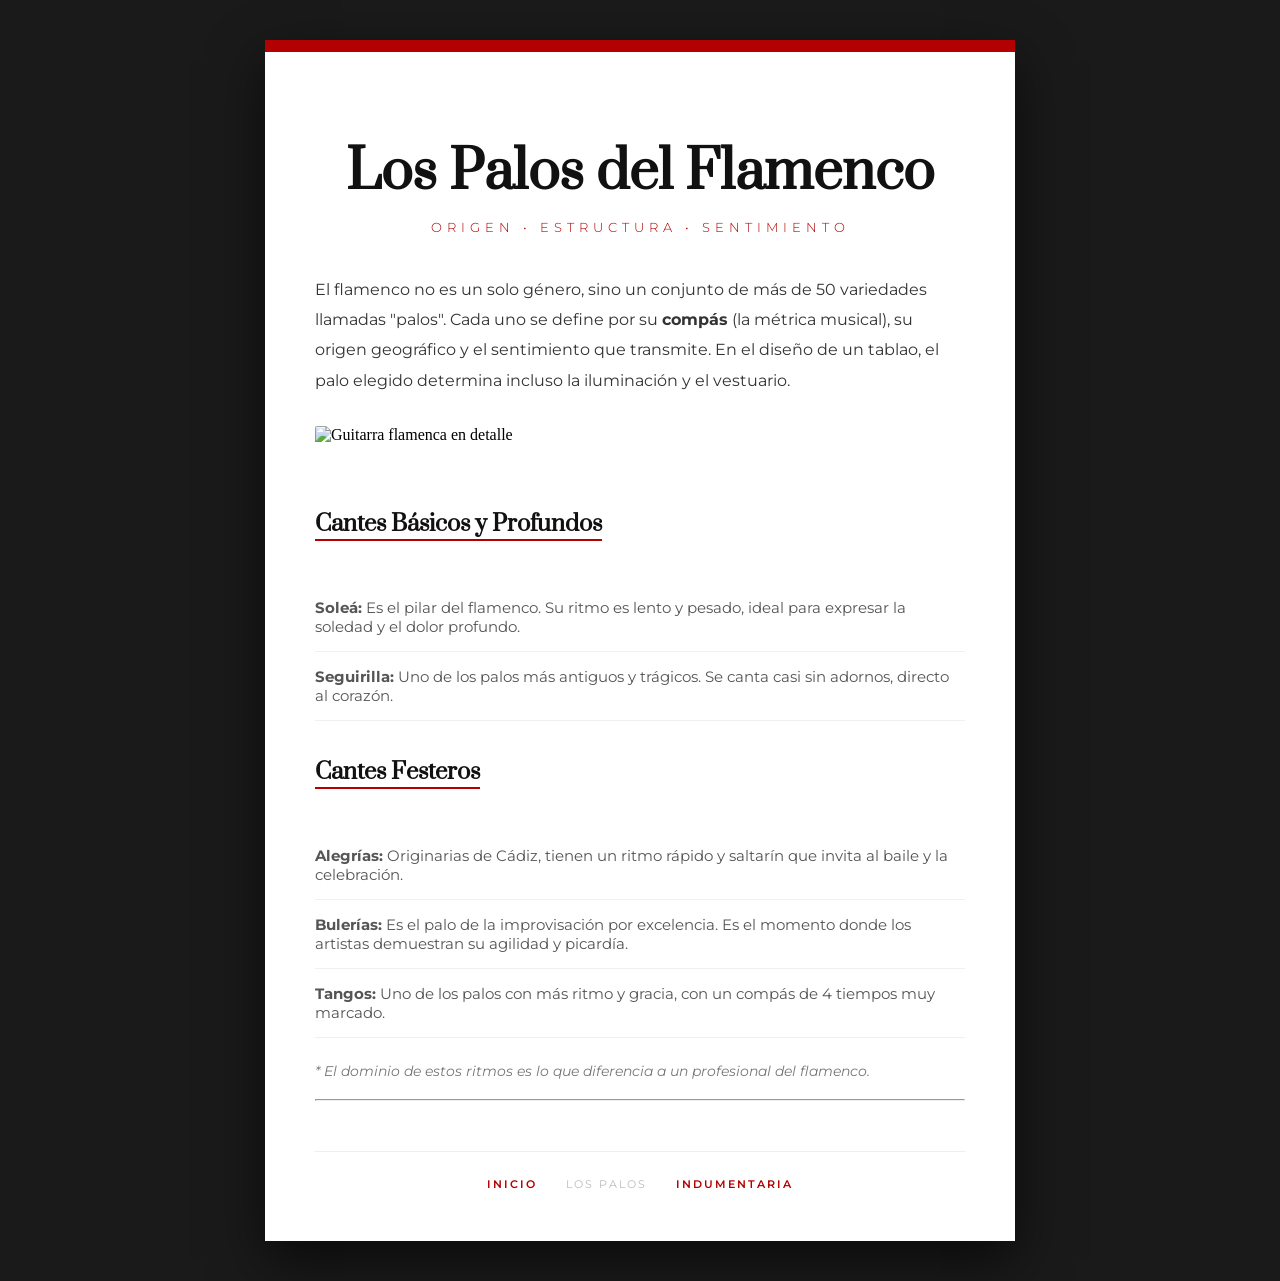
==== pagina2.html @ 98dee2aa "Add files via upload" ====
<!DOCTYPE html>
<html lang="es">
<head>
    <meta charset="UTF-8">
    <title>Los Palos - Flamenco</title>
    <link rel="stylesheet" href="style.css">
</head>
<body>

    <div class="contenedor-principal">
        <h1>Los Palos del Flamenco</h1>
        <h2>Origen • Estructura • Sentimiento</h2>

        <p>
            El flamenco no es un solo género, sino un conjunto de más de 50 variedades llamadas "palos". Cada uno se define por su <strong>compás</strong> (la métrica musical), su origen geográfico y el sentimiento que transmite. En el diseño de un tablao, el palo elegido determina incluso la iluminación y el vestuario.
        </p>

        <img src="https://flamencomadrid.com/wp-content/uploads/2022/05/la-guitarra-y-el-flamenco.jpg" class="foto-flamenco" alt="Guitarra flamenca en detalle">

        <h3 style="font-family: 'Prata', serif; border-bottom: 2px solid #b30000; display: inline-block;">Cantes Básicos y Profundos</h3>
        <ul class="lista-palos">
            <li><strong>Soleá:</strong> Es el pilar del flamenco. Su ritmo es lento y pesado, ideal para expresar la soledad y el dolor profundo.</li>
            <li><strong>Seguirilla:</strong> Uno de los palos más antiguos y trágicos. Se canta casi sin adornos, directo al corazón.</li>
        </ul>

        <h3 style="font-family: 'Prata', serif; border-bottom: 2px solid #b30000; display: inline-block; margin-top: 20px;">Cantes Festeros</h3>
        <ul class="lista-palos">
            <li><strong>Alegrías:</strong> Originarias de Cádiz, tienen un ritmo rápido y saltarín que invita al baile y la celebración.</li>
            <li><strong>Bulerías:</strong> Es el palo de la improvisación por excelencia. Es el momento donde los artistas demuestran su agilidad y picardía.</li>
            <li><strong>Tangos:</strong> Uno de los palos con más ritmo y gracia, con un compás de 4 tiempos muy marcado.</li>
        </ul>

        <p style="font-style: italic; font-size: 14px; color: #777; margin-top: 20px;">
            * El dominio de estos ritmos es lo que diferencia a un profesional del flamenco.
        </p>

        <hr>

        <nav class="menu-navegacion">
            <a href="index.html">Inicio</a>
            <span class="pagina-activa">Los Palos</span>
            <a href="pagina3.html">Indumentaria</a>
        </nav>
    </div>

</body>
</html>
---- style.css ----
/* 1. FUENTES */
@import url('https://fonts.googleapis.com/css2?family=Montserrat:wght@300;400;600&family=Prata&display=swap');

/* 2. CONFIGURACIÓN DEL FONDO EXTERIOR */
html, body { 
    background-color: #1a1a1a !important; 
    margin: 0; 
    padding: 0; 
    min-height: 100vh; 
}

/* 3. CONTENEDOR PRINCIPAL (Lienzo blanco) */
.contenedor-principal {
    width: 90%;
    max-width: 750px;
    margin: 40px auto;
    padding: 50px;
    background-color: #ffffff;
    border-top: 12px solid #b30000;
    box-shadow: 0 20px 50px rgba(0,0,0,0.6);
    box-sizing: border-box;
}

/* 4. TIPOGRAFÍAS */
h1 { 
    font-family: 'Prata', serif; 
    font-size: 52px; 
    text-align: center; 
    margin-bottom: 10px;
    color: #111; 
}

h2 { 
    font-family: 'Montserrat', sans-serif; 
    font-weight: 300; 
    font-size: 13px; 
    text-transform: uppercase; 
    letter-spacing: 5px; 
    color: #b30000; 
    text-align: center; 
    margin-bottom: 40px;
}

h3 {
    font-family: 'Prata', serif;
    font-size: 22px;
    color: #111;
    margin-top: 35px;
    border-bottom: 2px solid #b30000;
    display: inline-block;
}

p { 
    font-family: 'Montserrat', sans-serif; 
    font-size: 16px; 
    line-height: 1.9; 
    color: #333; 
}

/* 5. MULTIMEDIA - TAMAÑO EQUILIBRADO */
.foto-flamenco { 
    width: 100%;           
    max-width: 650px;      /* Tamaño protagonista pero contenido */
    height: auto; 
    display: block;        
    margin: 30px auto;     
    border-radius: 2px;    
}

.video-contenedor {
    position: relative;
    padding-bottom: 56.25%;
    height: 0;
    overflow: hidden;
    margin: 30px 0;
    background: #000;
}

.video-contenedor iframe {
    position: absolute;
    top: 0; left: 0;
    width: 100%; height: 100%;
    border: 0;
}

/* 6. LISTAS Y NAVEGACIÓN */
.lista-palos {
    list-style: none;
    padding: 0;
    margin-top: 20px;
}

.lista-palos li {
    font-family: 'Montserrat', sans-serif;
    padding: 15px 0;
    border-bottom: 1px solid #f0f0f0;
    font-size: 15px;
    color: #555;
}

.menu-navegacion {
    text-align: center;
    margin-top: 50px;
    padding-top: 25px;
    border-top: 1px solid #eee;
    font-family: 'Montserrat', sans-serif;
    text-transform: uppercase;
    letter-spacing: 2px;
    font-size: 11px;
}

.menu-navegacion a {
    color: #b30000;
    text-decoration: none;
    margin: 0 12px;
    font-weight: 600;
}

.pagina-activa {
    color: #bbb; 
    margin: 0 12px;
}

a {
    color: #b30000;
    font-weight: 600;
    text-decoration: none;
}
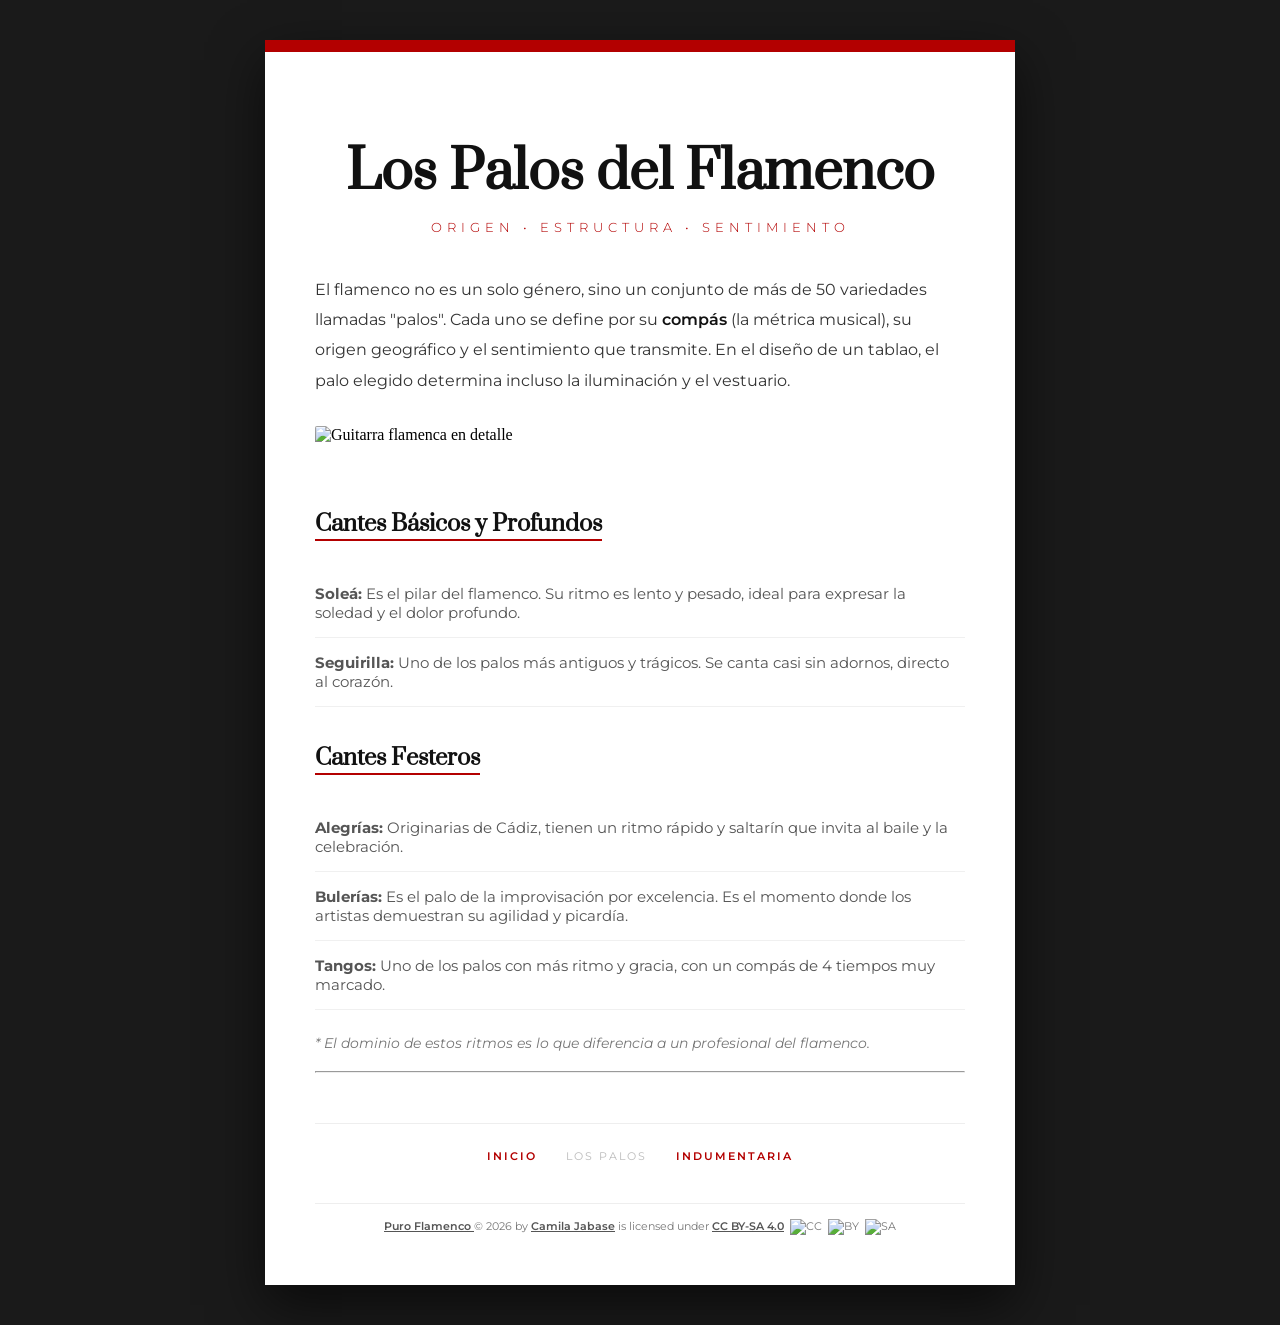
==== commit 6d7d5c80: "Update pagina2.html" ====
--- a/pagina2.html
+++ b/pagina2.html
@@ -41,7 +41,12 @@
             <span class="pagina-activa">Los Palos</span>
             <a href="pagina3.html">Indumentaria</a>
         </nav>
-    </div>
+    <div class="licencia-cc" style="margin-top: 40px; text-align: center; font-family: 'Montserrat', sans-serif; font-size: 11px; color: #777; border-top: 1px solid #eee; padding-top: 15px;">
+            <a href="https://camilajabase-design.github.io/camijabase.LD/" style="color: #555; text-decoration: underline;">Puro Flamenco </a> © 2026 by <a href="https://www.instagram.com/camijabase/" style="color: #555; text-decoration: underline;">Camila Jabase</a> is licensed under <a href="https://creativecommons.org/licenses/by-sa/4.0/" style="color: #555; text-decoration: underline;">CC BY-SA 4.0</a>
+            <img src="https://mirrors.creativecommons.org/presskit/icons/cc.svg" alt="CC" style="width: 16px; height: 16px; margin-left: 3px; vertical-align: middle;">
+            <img src="https://mirrors.creativecommons.org/presskit/icons/by.svg" alt="BY" style="width: 16px; height: 16px; margin-left: 3px; vertical-align: middle;">
+            <img src="https://mirrors.creativecommons.org/presskit/icons/sa.svg" alt="SA" style="width: 16px; height: 16px; margin-left: 3px; vertical-align: middle;">
+        </div>
 
 </body>
-</html>+</html>
--- a/style.css
+++ b/style.css
@@ -1,3 +1,7 @@
+/* ==========================================================================
+   estilo.css - DISEÑO EDITORIAL COMPLETAMENTE CORREGIDO
+   ========================================================================== */
+
 /* 1. FUENTES */
 @import url('https://fonts.googleapis.com/css2?family=Montserrat:wght@300;400;600&family=Prata&display=swap');
 
@@ -21,7 +25,7 @@
     box-sizing: border-box;
 }
 
-/* 4. TIPOGRAFÍAS */
+/* 4. TIPOGRAFÍAS Y JERARQUÍAS */
 h1 { 
     font-family: 'Prata', serif; 
     font-size: 52px; 
@@ -46,8 +50,9 @@
     font-size: 22px;
     color: #111;
     margin-top: 35px;
+    margin-bottom: 8px;    /* Espacio ajustado para que no quede el "aire" suelto */
     border-bottom: 2px solid #b30000;
-    display: inline-block;
+    display: inline-block; /* La línea mide justo lo que mide el texto del título */
 }
 
 p { 
@@ -55,12 +60,19 @@
     font-size: 16px; 
     line-height: 1.9; 
     color: #333; 
+    margin-top: 0;         /* Elimina el espacio superior nativo del navegador */
+}
+
+/* Estilo para destacar las palabras clave al inicio de los párrafos */
+p strong {
+    font-weight: 600;
+    color: #111;
 }
 
 /* 5. MULTIMEDIA - TAMAÑO EQUILIBRADO */
 .foto-flamenco { 
     width: 100%;           
-    max-width: 650px;      /* Tamaño protagonista pero contenido */
+    max-width: 650px;      
     height: auto; 
     display: block;        
     margin: 30px auto;     
@@ -121,8 +133,15 @@
     margin: 0 12px;
 }
 
+/* Enlaces generales dentro de los párrafos */
 a {
     color: #b30000;
     font-weight: 600;
     text-decoration: none;
-}+}
+
+/* 7. ESTILOS DE LA LICENCIA (Súper limpio para el parcial) */
+.licencia-cc {
+    margin-top: 40px;
+    text-align: center;
+    font-family: 'Montserrat', sans-serif;
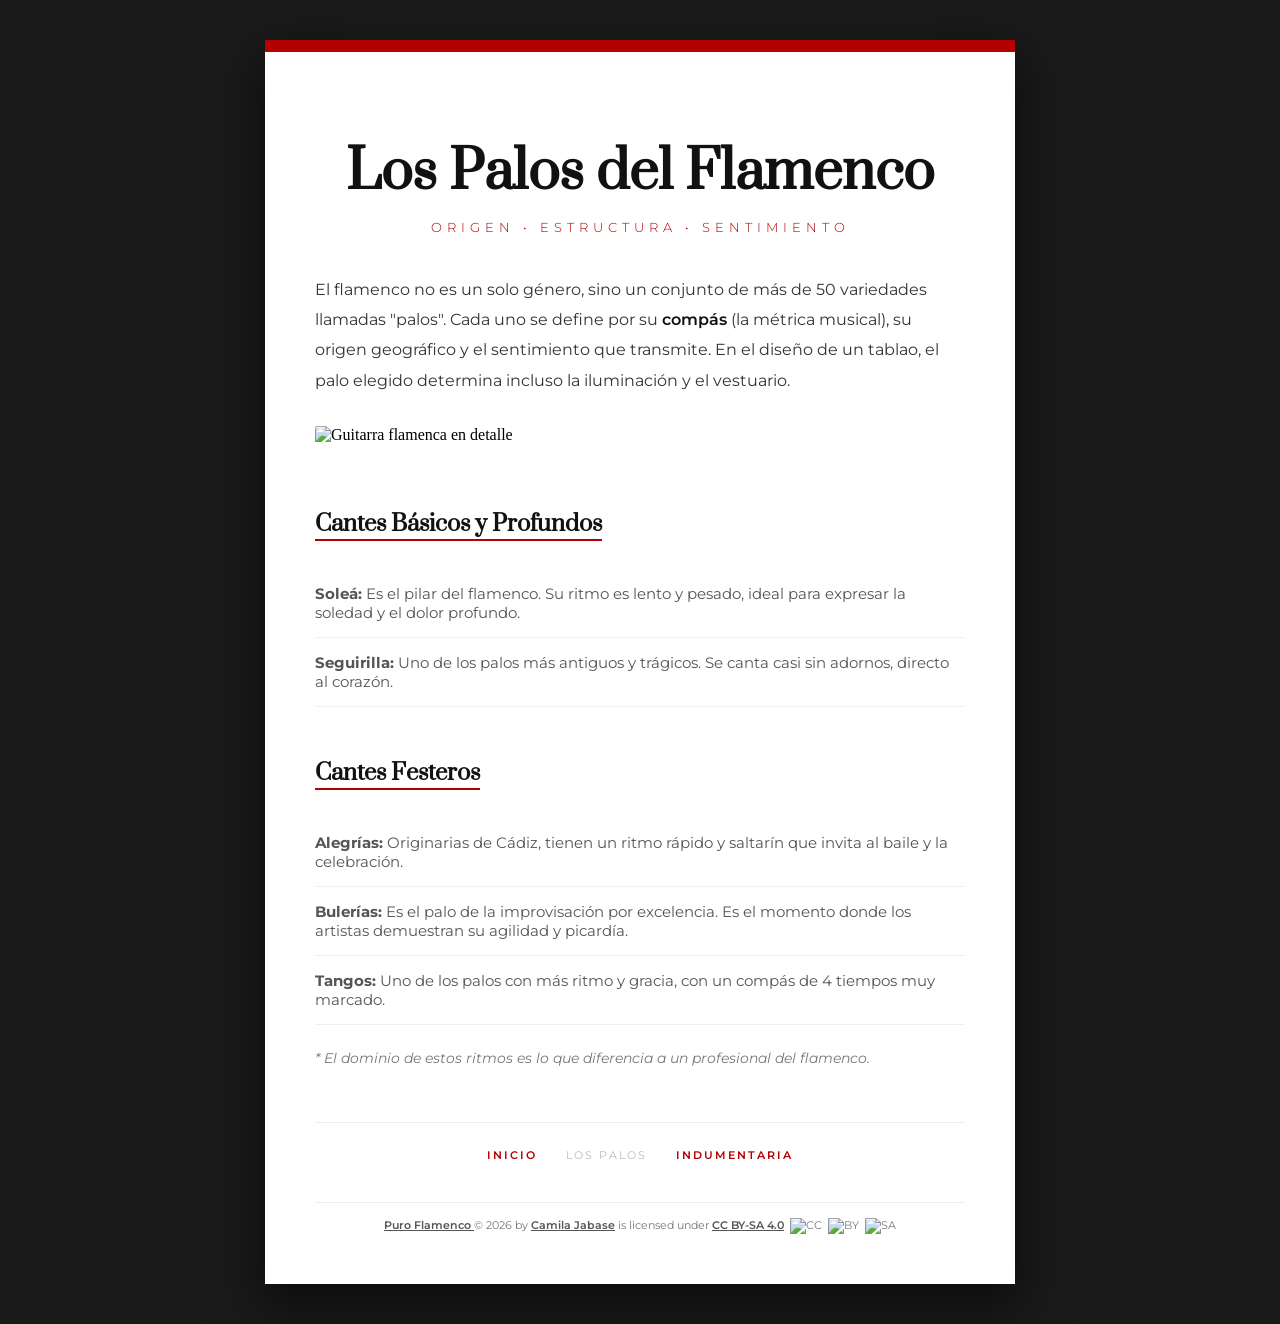
==== commit 5908f3b3: "Update pagina2.html" ====
--- a/pagina2.html
+++ b/pagina2.html
@@ -15,15 +15,18 @@
             El flamenco no es un solo género, sino un conjunto de más de 50 variedades llamadas "palos". Cada uno se define por su <strong>compás</strong> (la métrica musical), su origen geográfico y el sentimiento que transmite. En el diseño de un tablao, el palo elegido determina incluso la iluminación y el vestuario.
         </p>
 
-        <img src="https://flamencomadrid.com/wp-content/uploads/2022/05/la-guitarra-y-el-flamenco.jpg" class="foto-flamenco" alt="Guitarra flamenca en detalle">
+        <img src="https://flamencomadrid.com/wp-content/uploads/2022/05/la-guitarra-y-el-flamenco.jpg" 
+             class="foto-flamenco" 
+             style="width: 100%; max-width: 650px; height: auto; display: block; margin: 30px auto; border-radius: 2px;" 
+             alt="Guitarra flamenca en detalle">
 
-        <h3 style="font-family: 'Prata', serif; border-bottom: 2px solid #b30000; display: inline-block;">Cantes Básicos y Profundos</h3>
+        <h3>Cantes Básicos y Profundos</h3>
         <ul class="lista-palos">
             <li><strong>Soleá:</strong> Es el pilar del flamenco. Su ritmo es lento y pesado, ideal para expresar la soledad y el dolor profundo.</li>
             <li><strong>Seguirilla:</strong> Uno de los palos más antiguos y trágicos. Se canta casi sin adornos, directo al corazón.</li>
         </ul>
 
-        <h3 style="font-family: 'Prata', serif; border-bottom: 2px solid #b30000; display: inline-block; margin-top: 20px;">Cantes Festeros</h3>
+        <h3>Cantes Festeros</h3>
         <ul class="lista-palos">
             <li><strong>Alegrías:</strong> Originarias de Cádiz, tienen un ritmo rápido y saltarín que invita al baile y la celebración.</li>
             <li><strong>Bulerías:</strong> Es el palo de la improvisación por excelencia. Es el momento donde los artistas demuestran su agilidad y picardía.</li>
@@ -34,19 +37,18 @@
             * El dominio de estos ritmos es lo que diferencia a un profesional del flamenco.
         </p>
 
-        <hr>
-
         <nav class="menu-navegacion">
             <a href="index.html">Inicio</a>
             <span class="pagina-activa">Los Palos</span>
             <a href="pagina3.html">Indumentaria</a>
         </nav>
-    <div class="licencia-cc" style="margin-top: 40px; text-align: center; font-family: 'Montserrat', sans-serif; font-size: 11px; color: #777; border-top: 1px solid #eee; padding-top: 15px;">
+
+        <div class="licencia-cc" style="margin-top: 40px; text-align: center; font-family: 'Montserrat', sans-serif; font-size: 11px; color: #777; border-top: 1px solid #eee; padding-top: 15px;">
             <a href="https://camilajabase-design.github.io/camijabase.LD/" style="color: #555; text-decoration: underline;">Puro Flamenco </a> © 2026 by <a href="https://www.instagram.com/camijabase/" style="color: #555; text-decoration: underline;">Camila Jabase</a> is licensed under <a href="https://creativecommons.org/licenses/by-sa/4.0/" style="color: #555; text-decoration: underline;">CC BY-SA 4.0</a>
             <img src="https://mirrors.creativecommons.org/presskit/icons/cc.svg" alt="CC" style="width: 16px; height: 16px; margin-left: 3px; vertical-align: middle;">
             <img src="https://mirrors.creativecommons.org/presskit/icons/by.svg" alt="BY" style="width: 16px; height: 16px; margin-left: 3px; vertical-align: middle;">
             <img src="https://mirrors.creativecommons.org/presskit/icons/sa.svg" alt="SA" style="width: 16px; height: 16px; margin-left: 3px; vertical-align: middle;">
         </div>
 
-</body>
+    </div> </body>
 </html>
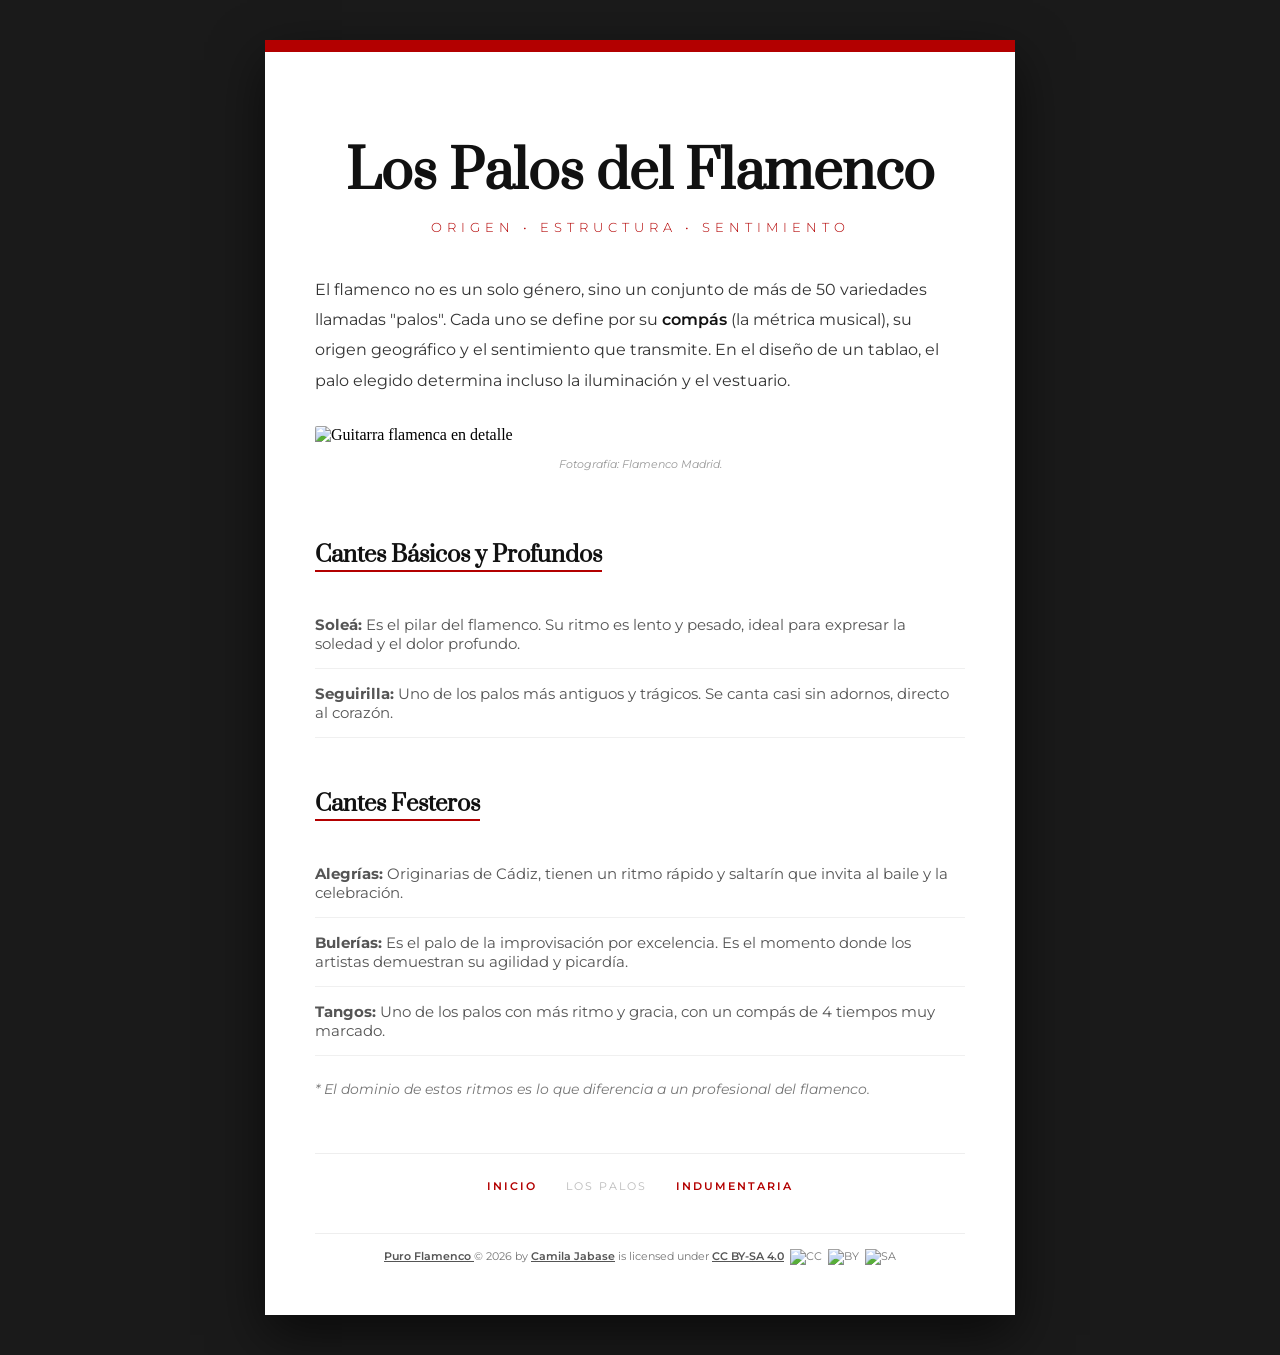
==== commit 1d14b619: "Update pagina2.html" ====
--- a/pagina2.html
+++ b/pagina2.html
@@ -19,6 +19,9 @@
              class="foto-flamenco" 
              style="width: 100%; max-width: 650px; height: auto; display: block; margin: 30px auto; border-radius: 2px;" 
              alt="Guitarra flamenca en detalle">
+        <p style="text-align: center; font-size: 11px; color: #999; font-style: italic; margin-top: -20px; margin-bottom: 30px;">
+    Fotografía: Flamenco Madrid.
+</p>
 
         <h3>Cantes Básicos y Profundos</h3>
         <ul class="lista-palos">
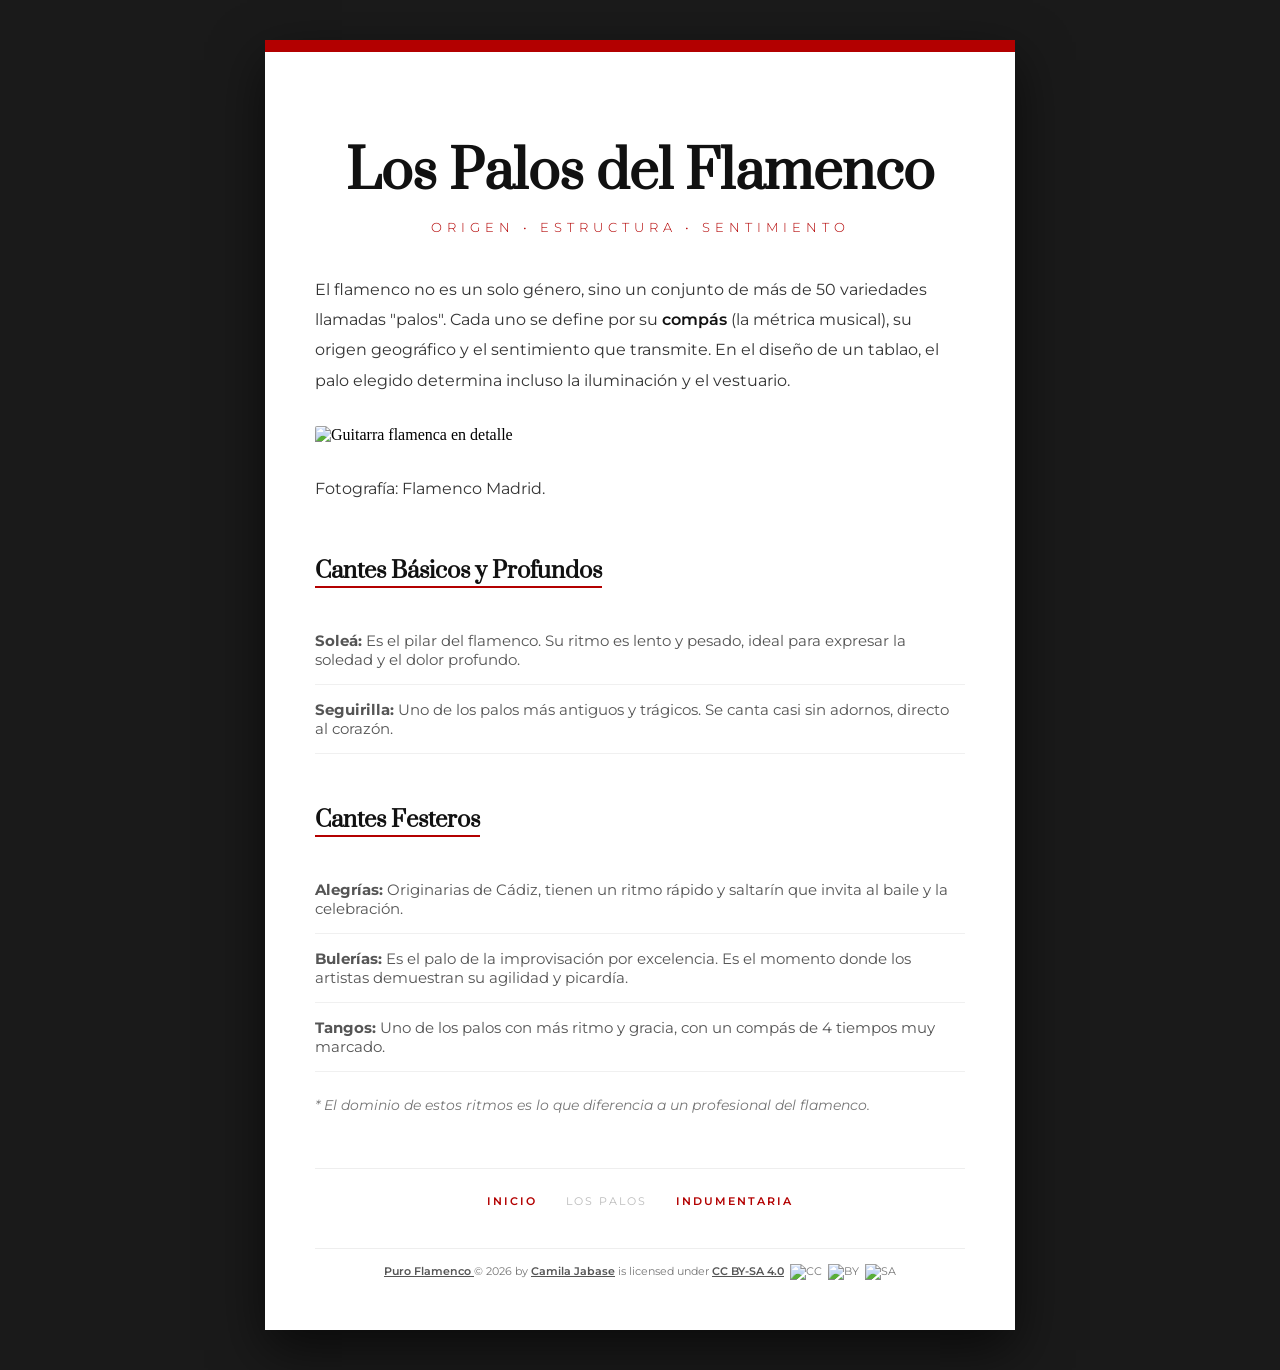
==== commit 6ccd061b: "Update pagina2.html" ====
--- a/pagina2.html
+++ b/pagina2.html
@@ -19,9 +19,7 @@
              class="foto-flamenco" 
              style="width: 100%; max-width: 650px; height: auto; display: block; margin: 30px auto; border-radius: 2px;" 
              alt="Guitarra flamenca en detalle">
-        <p style="text-align: center; font-size: 11px; color: #999; font-style: italic; margin-top: -20px; margin-bottom: 30px;">
-    Fotografía: Flamenco Madrid.
-</p>
+        <p class="epigrafe-foto">Fotografía: Flamenco Madrid.</p>
 
         <h3>Cantes Básicos y Profundos</h3>
         <ul class="lista-palos">
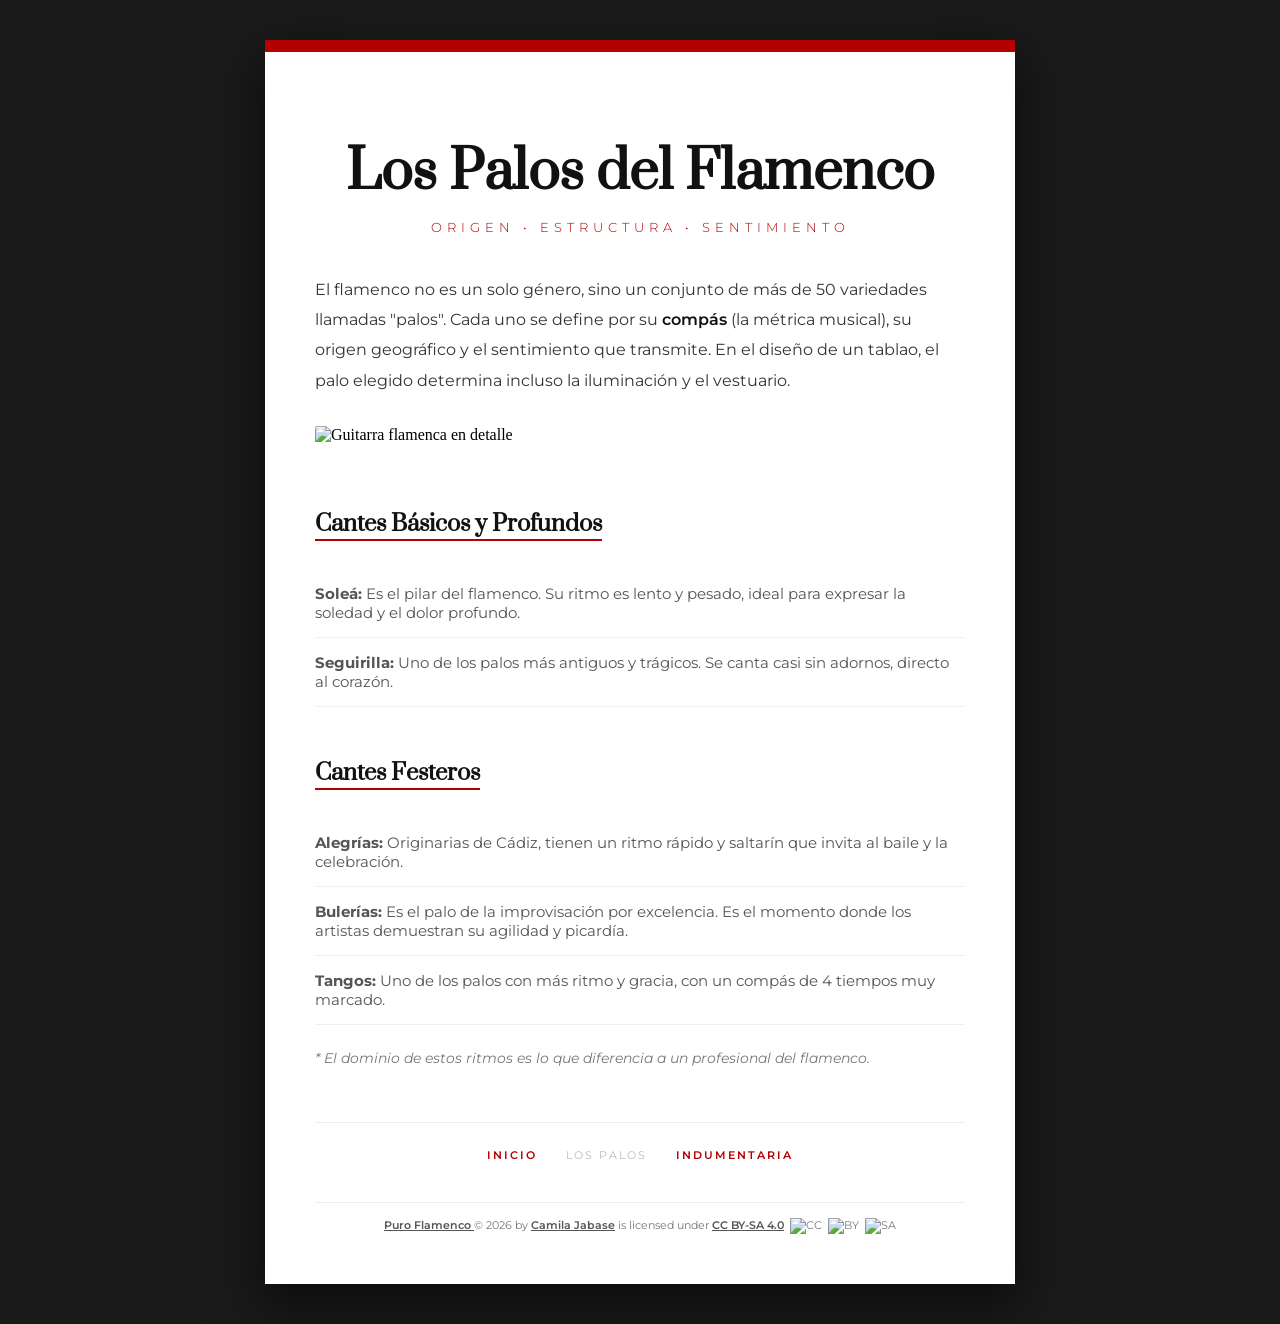
==== commit 936972d8: "Update pagina2.html" ====
--- a/pagina2.html
+++ b/pagina2.html
@@ -19,8 +19,7 @@
              class="foto-flamenco" 
              style="width: 100%; max-width: 650px; height: auto; display: block; margin: 30px auto; border-radius: 2px;" 
              alt="Guitarra flamenca en detalle">
-        <p class="epigrafe-foto">Fotografía: Flamenco Madrid.</p>
-
+       
         <h3>Cantes Básicos y Profundos</h3>
         <ul class="lista-palos">
             <li><strong>Soleá:</strong> Es el pilar del flamenco. Su ritmo es lento y pesado, ideal para expresar la soledad y el dolor profundo.</li>
--- a/style.css
+++ b/style.css
@@ -140,8 +140,14 @@
     text-decoration: none;
 }
 
-/* 7. ESTILOS DE LA LICENCIA (Súper limpio para el parcial) */
-.licencia-cc {
-    margin-top: 40px;
-    text-align: center;
-    font-family: 'Montserrat', sans-serif;
+.epigrafe-foto {
+    text-align: left; /* O center, si preferís centrado debajo de la foto */
+    font-family: 'Montserrat', sans-serif !important;
+    font-size: 9px !important;            /* Forzamos el tamaño minúsculo */
+    color: #bbb !important;               /* Gris bien claro para que no compita */
+    font-style: italic !important;        /* Cursiva sutil */
+    letter-spacing: 0.5px;
+    margin-top: 8px;                     /* Espacio respecto a la foto de arriba */
+    margin-bottom: 25px;                  /* Despega el texto que le sigue */
+    display: block;
+}
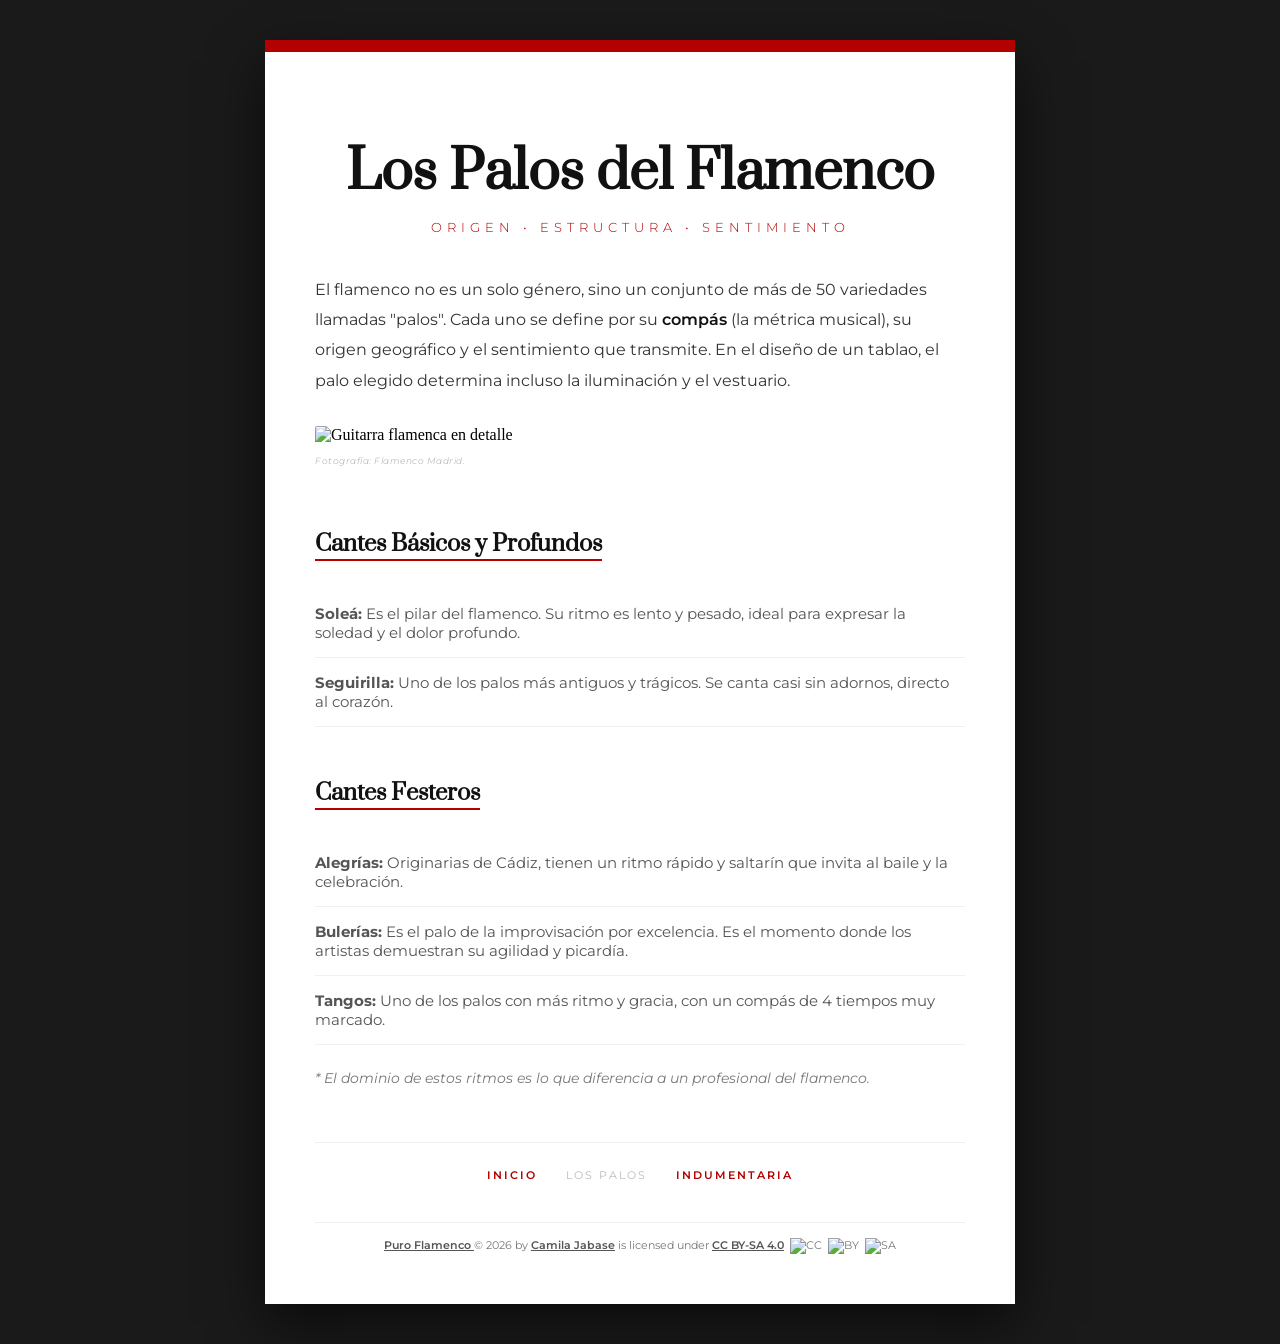
==== commit 68def620: "Update pagina2.html" ====
--- a/pagina2.html
+++ b/pagina2.html
@@ -19,7 +19,7 @@
              class="foto-flamenco" 
              style="width: 100%; max-width: 650px; height: auto; display: block; margin: 30px auto; border-radius: 2px;" 
              alt="Guitarra flamenca en detalle">
-       
+       <p class="epigrafe-foto">Fotografía: Flamenco Madrid.</p>
         <h3>Cantes Básicos y Profundos</h3>
         <ul class="lista-palos">
             <li><strong>Soleá:</strong> Es el pilar del flamenco. Su ritmo es lento y pesado, ideal para expresar la soledad y el dolor profundo.</li>
--- a/style.css
+++ b/style.css
@@ -1,7 +1,3 @@
-/* ==========================================================================
-   estilo.css - DISEÑO EDITORIAL COMPLETAMENTE CORREGIDO
-   ========================================================================== */
-
 /* 1. FUENTES */
 @import url('https://fonts.googleapis.com/css2?family=Montserrat:wght@300;400;600&family=Prata&display=swap');
 
@@ -50,9 +46,9 @@
     font-size: 22px;
     color: #111;
     margin-top: 35px;
-    margin-bottom: 8px;    /* Espacio ajustado para que no quede el "aire" suelto */
+    margin-bottom: 8px;   
     border-bottom: 2px solid #b30000;
-    display: inline-block; /* La línea mide justo lo que mide el texto del título */
+    display: inline-block; 
 }
 
 p { 
@@ -60,10 +56,10 @@
     font-size: 16px; 
     line-height: 1.9; 
     color: #333; 
-    margin-top: 0;         /* Elimina el espacio superior nativo del navegador */
+    margin-top: 0;         
 }
 
-/* Estilo para destacar las palabras clave al inicio de los párrafos */
+
 p strong {
     font-weight: 600;
     color: #111;
@@ -141,13 +137,13 @@
 }
 
 .epigrafe-foto {
-    text-align: left; /* O center, si preferís centrado debajo de la foto */
+    display: block;
     font-family: 'Montserrat', sans-serif !important;
-    font-size: 9px !important;            /* Forzamos el tamaño minúsculo */
-    color: #bbb !important;               /* Gris bien claro para que no compita */
-    font-style: italic !important;        /* Cursiva sutil */
+    font-size: 9px !important;           
+    color: #bbb !important;             
+    font-style: italic !important;       
     letter-spacing: 0.5px;
-    margin-top: 8px;                     /* Espacio respecto a la foto de arriba */
-    margin-bottom: 25px;                  /* Despega el texto que le sigue */
-    display: block;
-}
+    
+    margin-top: -22px !important;         
+    margin-bottom: 25px !important;      
+    text-align: left;
